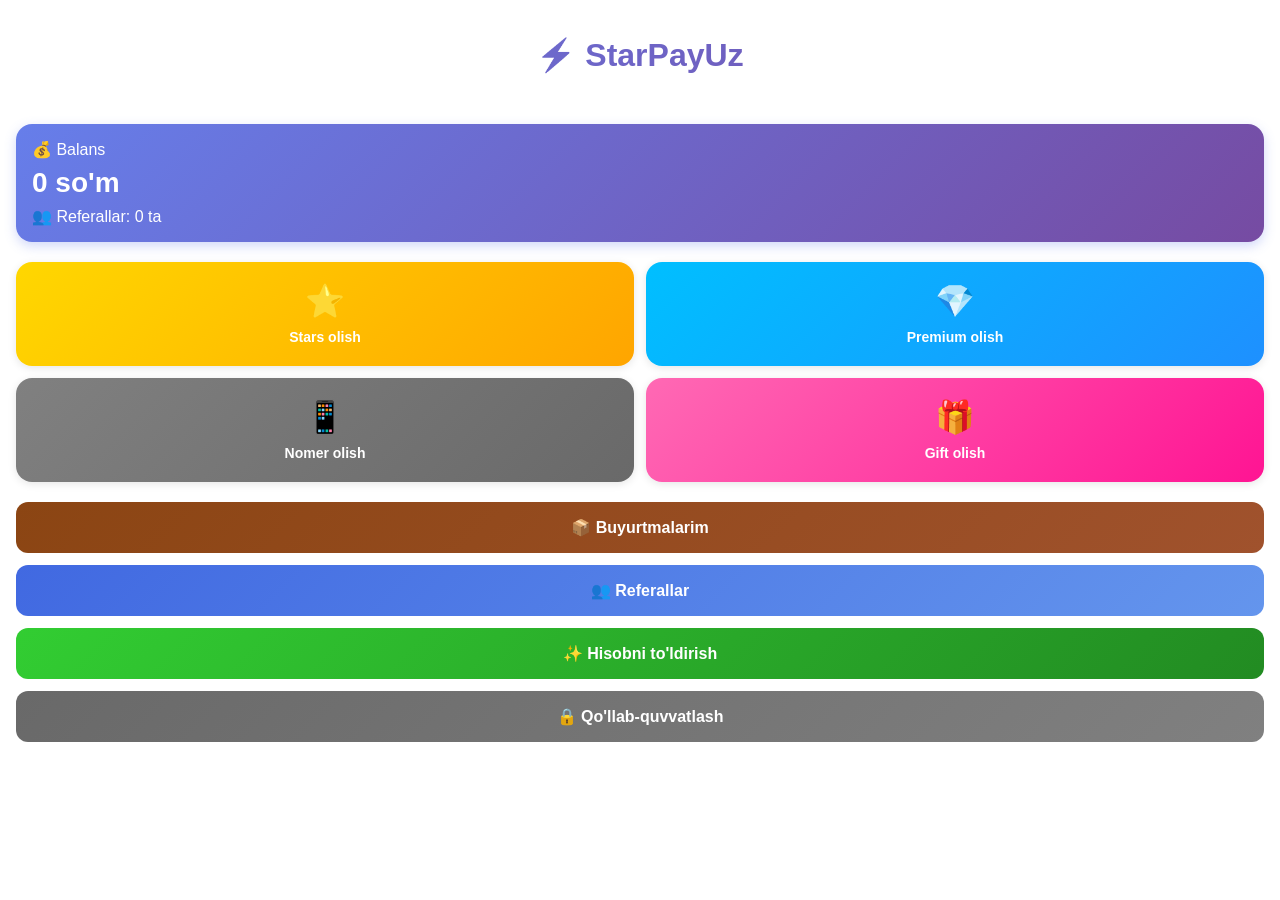
==== webapp/index.html @ 14cef59f "Initial commit - StarPayUz bot" ====
<!DOCTYPE html>
<html lang="uz">
<head>
    <meta charset="UTF-8">
    <meta name="viewport" content="width=device-width, initial-scale=1.0">
    <title>StarPayUz - Magazin</title>
    <script src="https://telegram.org/js/telegram-web-app.js"></script>
    <style>
        * {
            margin: 0;
            padding: 0;
            box-sizing: border-box;
        }

        body {
            font-family: -apple-system, BlinkMacSystemFont, 'Segoe UI', Roboto, sans-serif;
            background: var(--tg-theme-bg-color, #ffffff);
            color: var(--tg-theme-text-color, #000000);
            padding: 16px;
            padding-bottom: 80px;
        }

        .header {
            text-align: center;
            padding: 20px 0;
            margin-bottom: 20px;
        }

        .logo {
            font-size: 32px;
            font-weight: bold;
            background: linear-gradient(135deg, #667eea 0%, #764ba2 100%);
            -webkit-background-clip: text;
            -webkit-text-fill-color: transparent;
            margin-bottom: 10px;
        }

        .balance {
            background: linear-gradient(135deg, #667eea 0%, #764ba2 100%);
            color: white;
            padding: 16px;
            border-radius: 16px;
            margin-bottom: 20px;
            box-shadow: 0 4px 12px rgba(102, 126, 234, 0.3);
        }

        .balance-amount {
            font-size: 28px;
            font-weight: bold;
            margin-top: 8px;
        }

        .menu-grid {
            display: grid;
            grid-template-columns: repeat(2, 1fr);
            gap: 12px;
            margin-bottom: 20px;
        }

        .menu-item {
            background: var(--tg-theme-button-color, #3390ec);
            color: var(--tg-theme-button-text-color, #ffffff);
            padding: 20px 16px;
            border-radius: 16px;
            text-align: center;
            cursor: pointer;
            transition: transform 0.2s, box-shadow 0.2s;
            border: none;
            font-size: 16px;
            box-shadow: 0 2px 8px rgba(0, 0, 0, 0.1);
        }

        .menu-item:active {
            transform: scale(0.95);
        }

        .menu-item.premium {
            background: linear-gradient(135deg, #00BFFF 0%, #1E90FF 100%);
        }

        .menu-item.stars {
            background: linear-gradient(135deg, #FFD700 0%, #FFA500 100%);
        }

        .menu-item.phone {
            background: linear-gradient(135deg, #808080 0%, #696969 100%);
        }

        .menu-item.gift {
            background: linear-gradient(135deg, #FF69B4 0%, #FF1493 100%);
        }

        .menu-item-emoji {
            font-size: 32px;
            display: block;
            margin-bottom: 8px;
        }

        .menu-item-text {
            font-weight: 600;
            font-size: 14px;
        }

        .full-width-button {
            width: 100%;
            padding: 16px;
            border-radius: 12px;
            border: none;
            font-size: 16px;
            font-weight: 600;
            cursor: pointer;
            margin-bottom: 12px;
            transition: transform 0.2s;
        }

        .full-width-button:active {
            transform: scale(0.98);
        }

        .orders-button {
            background: linear-gradient(135deg, #8B4513 0%, #A0522D 100%);
            color: white;
        }

        .referrals-button {
            background: linear-gradient(135deg, #4169E1 0%, #6495ED 100%);
            color: white;
        }

        .account-button {
            background: linear-gradient(135deg, #32CD32 0%, #228B22 100%);
            color: white;
        }

        .support-button {
            background: linear-gradient(135deg, #696969 0%, #808080 100%);
            color: white;
        }

        .modal {
            display: none;
            position: fixed;
            top: 0;
            left: 0;
            width: 100%;
            height: 100%;
            background: rgba(0, 0, 0, 0.5);
            z-index: 1000;
            padding: 16px;
            overflow-y: auto;
        }

        .modal-content {
            background: var(--tg-theme-bg-color, #ffffff);
            border-radius: 16px;
            padding: 24px;
            max-width: 500px;
            margin: 20px auto;
        }

        .modal-header {
            font-size: 24px;
            font-weight: bold;
            margin-bottom: 16px;
            text-align: center;
        }

        .package-item {
            background: var(--tg-theme-button-color, #3390ec);
            color: var(--tg-theme-button-text-color, #ffffff);
            padding: 16px;
            border-radius: 12px;
            margin-bottom: 12px;
            cursor: pointer;
            transition: transform 0.2s;
            display: flex;
            justify-content: space-between;
            align-items: center;
        }

        .package-item:active {
            transform: scale(0.98);
        }

        .close-button {
            background: #ff4444;
            color: white;
            padding: 12px;
            border-radius: 12px;
            border: none;
            width: 100%;
            font-size: 16px;
            margin-top: 16px;
            cursor: pointer;
        }

        .bottom-nav {
            position: fixed;
            bottom: 0;
            left: 0;
            right: 0;
            background: var(--tg-theme-bg-color, #ffffff);
            border-top: 1px solid var(--tg-theme-hint-color, #cccccc);
            display: grid;
            grid-template-columns: repeat(3, 1fr);
            padding: 8px;
            gap: 8px;
        }

        .nav-button {
            padding: 12px;
            text-align: center;
            background: transparent;
            border: none;
            font-size: 24px;
            cursor: pointer;
        }

        .nav-text {
            display: block;
            font-size: 12px;
            margin-top: 4px;
        }
    </style>
</head>
<body>
    <div class="header">
        <div class="logo">⚡ StarPayUz</div>
    </div>

    <div class="balance">
        <div>💰 Balans</div>
        <div class="balance-amount" id="balance">0 so'm</div>
        <div style="margin-top: 8px;">👥 Referallar: <span id="referrals">0</span> ta</div>
    </div>

    <div class="menu-grid">
        <button class="menu-item stars" onclick="showStars()">
            <span class="menu-item-emoji">⭐</span>
            <span class="menu-item-text">Stars olish</span>
        </button>
        <button class="menu-item premium" onclick="showPremium()">
            <span class="menu-item-emoji">💎</span>
            <span class="menu-item-text">Premium olish</span>
        </button>
        <button class="menu-item phone" onclick="showPhone()">
            <span class="menu-item-emoji">📱</span>
            <span class="menu-item-text">Nomer olish</span>
        </button>
        <button class="menu-item gift" onclick="showGift()">
            <span class="menu-item-emoji">🎁</span>
            <span class="menu-item-text">Gift olish</span>
        </button>
    </div>

    <button class="full-width-button orders-button" onclick="showOrders()">
        📦 Buyurtmalarim
    </button>

    <button class="full-width-button referrals-button" onclick="showReferrals()">
        👥 Referallar
    </button>

    <button class="full-width-button account-button" onclick="showAccount()">
        ✨ Hisobni to'ldirish
    </button>

    <button class="full-width-button support-button" onclick="showSupport()">
        🔒 Qo'llab-quvvatlash
    </button>

    <!-- Modals -->
    <div id="starsModal" class="modal">
        <div class="modal-content">
            <div class="modal-header">⭐ Stars olish</div>
            <div id="starsPackages"></div>
            <button class="close-button" onclick="closeModal('starsModal')">Yopish</button>
        </div>
    </div>

    <div id="premiumModal" class="modal">
        <div class="modal-content">
            <div class="modal-header">💎 Premium olish</div>
            <div id="premiumPackages"></div>
            <button class="close-button" onclick="closeModal('premiumModal')">Yopish</button>
        </div>
    </div>

    <script>
        const tg = window.Telegram.WebApp;
        tg.expand();
        tg.ready();

        // Mock data for demonstration
        const userData = {
            balance: 150000,
            referrals: 5
        };

        const starsPackages = [
            { amount: 50, price: 10000 },
            { amount: 100, price: 18000 },
            { amount: 250, price: 45000 },
            { amount: 500, price: 85000 },
            { amount: 1000, price: 165000 }
        ];

        const premiumPackages = [
            { duration: 1, price: 25000, name: '1 oy' },
            { duration: 3, price: 65000, name: '3 oy' },
            { duration: 6, price: 120000, name: '6 oy' },
            { duration: 12, price: 220000, name: '12 oy' }
        ];

        // Initialize
        document.getElementById('balance').textContent = userData.balance.toLocaleString('uz-UZ') + ' so\'m';
        document.getElementById('referrals').textContent = userData.referrals;

        function showStars() {
            const container = document.getElementById('starsPackages');
            container.innerHTML = '';
            
            starsPackages.forEach(pkg => {
                const div = document.createElement('div');
                div.className = 'package-item';
                div.innerHTML = `
                    <span>⭐ ${pkg.amount} Stars</span>
                    <span>${pkg.price.toLocaleString('uz-UZ')} so'm</span>
                `;
                div.onclick = () => buyStars(pkg.amount, pkg.price);
                container.appendChild(div);
            });
            
            document.getElementById('starsModal').style.display = 'block';
        }

        function showPremium() {
            const container = document.getElementById('premiumPackages');
            container.innerHTML = '';
            
            premiumPackages.forEach(pkg => {
                const div = document.createElement('div');
                div.className = 'package-item';
                div.innerHTML = `
                    <span>💎 Premium ${pkg.name}</span>
                    <span>${pkg.price.toLocaleString('uz-UZ')} so'm</span>
                `;
                div.onclick = () => buyPremium(pkg.duration, pkg.price);
                container.appendChild(div);
            });
            
            document.getElementById('premiumModal').style.display = 'block';
        }

        function showPhone() {
            tg.showAlert('📱 Virtual raqamlar tez orada!');
        }

        function showGift() {
            tg.showAlert('🎁 Gift sovg\'alar tez orada!');
        }

        function showOrders() {
            tg.sendData(JSON.stringify({ action: 'orders' }));
        }

        function showReferrals() {
            tg.sendData(JSON.stringify({ action: 'referrals' }));
        }

        function showAccount() {
            tg.sendData(JSON.stringify({ action: 'topup' }));
        }

        function showSupport() {
            tg.sendData(JSON.stringify({ action: 'support' }));
        }

        function buyStars(amount, price) {
            tg.sendData(JSON.stringify({
                action: 'buy_stars',
                amount: amount,
                price: price
            }));
            closeModal('starsModal');
        }

        function buyPremium(duration, price) {
            tg.sendData(JSON.stringify({
                action: 'buy_premium',
                duration: duration,
                price: price
            }));
            closeModal('premiumModal');
        }

        function closeModal(modalId) {
            document.getElementById(modalId).style.display = 'none';
        }

        // Close modals on background click
        document.querySelectorAll('.modal').forEach(modal => {
            modal.onclick = (e) => {
                if (e.target === modal) {
                    modal.style.display = 'none';
                }
            };
        });
    </script>
</body>
</html>
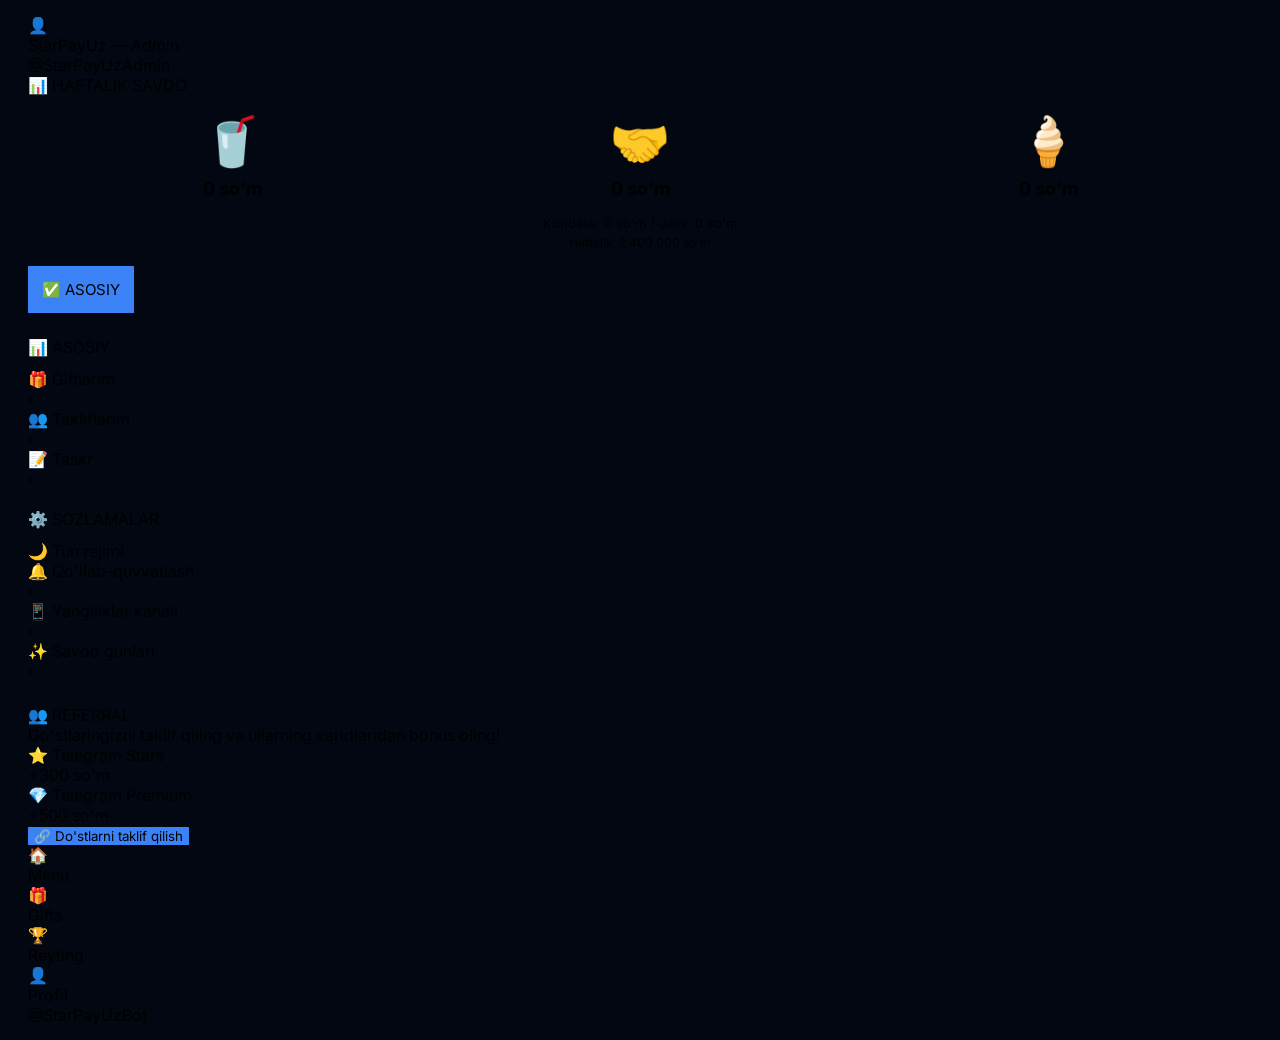
==== commit c3da2637: "stars page updated" ====
--- a/webapp/index.html
+++ b/webapp/index.html
@@ -2,410 +2,228 @@
 <html lang="uz">
 <head>
     <meta charset="UTF-8">
-    <meta name="viewport" content="width=device-width, initial-scale=1.0">
-    <title>StarPayUz - Magazin</title>
+    <meta name="viewport" content="width=device-width, initial-scale=1.0, maximum-scale=1.0, user-scalable=no">
+    <title>StarPayUz - Profil</title>
     <script src="https://telegram.org/js/telegram-web-app.js"></script>
-    <style>
-        * {
-            margin: 0;
-            padding: 0;
-            box-sizing: border-box;
-        }
-
-        body {
-            font-family: -apple-system, BlinkMacSystemFont, 'Segoe UI', Roboto, sans-serif;
-            background: var(--tg-theme-bg-color, #ffffff);
-            color: var(--tg-theme-text-color, #000000);
-            padding: 16px;
-            padding-bottom: 80px;
-        }
-
-        .header {
-            text-align: center;
-            padding: 20px 0;
-            margin-bottom: 20px;
-        }
-
-        .logo {
-            font-size: 32px;
-            font-weight: bold;
-            background: linear-gradient(135deg, #667eea 0%, #764ba2 100%);
-            -webkit-background-clip: text;
-            -webkit-text-fill-color: transparent;
-            margin-bottom: 10px;
-        }
-
-        .balance {
-            background: linear-gradient(135deg, #667eea 0%, #764ba2 100%);
-            color: white;
-            padding: 16px;
-            border-radius: 16px;
-            margin-bottom: 20px;
-            box-shadow: 0 4px 12px rgba(102, 126, 234, 0.3);
-        }
-
-        .balance-amount {
-            font-size: 28px;
-            font-weight: bold;
-            margin-top: 8px;
-        }
-
-        .menu-grid {
-            display: grid;
-            grid-template-columns: repeat(2, 1fr);
-            gap: 12px;
-            margin-bottom: 20px;
-        }
-
-        .menu-item {
-            background: var(--tg-theme-button-color, #3390ec);
-            color: var(--tg-theme-button-text-color, #ffffff);
-            padding: 20px 16px;
-            border-radius: 16px;
-            text-align: center;
-            cursor: pointer;
-            transition: transform 0.2s, box-shadow 0.2s;
-            border: none;
-            font-size: 16px;
-            box-shadow: 0 2px 8px rgba(0, 0, 0, 0.1);
-        }
-
-        .menu-item:active {
-            transform: scale(0.95);
-        }
-
-        .menu-item.premium {
-            background: linear-gradient(135deg, #00BFFF 0%, #1E90FF 100%);
-        }
-
-        .menu-item.stars {
-            background: linear-gradient(135deg, #FFD700 0%, #FFA500 100%);
-        }
-
-        .menu-item.phone {
-            background: linear-gradient(135deg, #808080 0%, #696969 100%);
-        }
-
-        .menu-item.gift {
-            background: linear-gradient(135deg, #FF69B4 0%, #FF1493 100%);
-        }
-
-        .menu-item-emoji {
-            font-size: 32px;
-            display: block;
-            margin-bottom: 8px;
-        }
-
-        .menu-item-text {
-            font-weight: 600;
-            font-size: 14px;
-        }
-
-        .full-width-button {
-            width: 100%;
-            padding: 16px;
-            border-radius: 12px;
-            border: none;
-            font-size: 16px;
-            font-weight: 600;
-            cursor: pointer;
-            margin-bottom: 12px;
-            transition: transform 0.2s;
-        }
-
-        .full-width-button:active {
-            transform: scale(0.98);
-        }
-
-        .orders-button {
-            background: linear-gradient(135deg, #8B4513 0%, #A0522D 100%);
-            color: white;
-        }
-
-        .referrals-button {
-            background: linear-gradient(135deg, #4169E1 0%, #6495ED 100%);
-            color: white;
-        }
-
-        .account-button {
-            background: linear-gradient(135deg, #32CD32 0%, #228B22 100%);
-            color: white;
-        }
-
-        .support-button {
-            background: linear-gradient(135deg, #696969 0%, #808080 100%);
-            color: white;
-        }
-
-        .modal {
-            display: none;
-            position: fixed;
-            top: 0;
-            left: 0;
-            width: 100%;
-            height: 100%;
-            background: rgba(0, 0, 0, 0.5);
-            z-index: 1000;
-            padding: 16px;
-            overflow-y: auto;
-        }
-
-        .modal-content {
-            background: var(--tg-theme-bg-color, #ffffff);
-            border-radius: 16px;
-            padding: 24px;
-            max-width: 500px;
-            margin: 20px auto;
-        }
-
-        .modal-header {
-            font-size: 24px;
-            font-weight: bold;
-            margin-bottom: 16px;
-            text-align: center;
-        }
-
-        .package-item {
-            background: var(--tg-theme-button-color, #3390ec);
-            color: var(--tg-theme-button-text-color, #ffffff);
-            padding: 16px;
-            border-radius: 12px;
-            margin-bottom: 12px;
-            cursor: pointer;
-            transition: transform 0.2s;
-            display: flex;
-            justify-content: space-between;
-            align-items: center;
-        }
-
-        .package-item:active {
-            transform: scale(0.98);
-        }
-
-        .close-button {
-            background: #ff4444;
-            color: white;
-            padding: 12px;
-            border-radius: 12px;
-            border: none;
-            width: 100%;
-            font-size: 16px;
-            margin-top: 16px;
-            cursor: pointer;
-        }
-
-        .bottom-nav {
-            position: fixed;
-            bottom: 0;
-            left: 0;
-            right: 0;
-            background: var(--tg-theme-bg-color, #ffffff);
-            border-top: 1px solid var(--tg-theme-hint-color, #cccccc);
-            display: grid;
-            grid-template-columns: repeat(3, 1fr);
-            padding: 8px;
-            gap: 8px;
-        }
-
-        .nav-button {
-            padding: 12px;
-            text-align: center;
-            background: transparent;
-            border: none;
-            font-size: 24px;
-            cursor: pointer;
-        }
-
-        .nav-text {
-            display: block;
-            font-size: 12px;
-            margin-top: 4px;
-        }
-    </style>
+    <link rel="stylesheet" href="css/style.css">
 </head>
 <body>
-    <div class="header">
-        <div class="logo">⚡ StarPayUz</div>
+    <!-- Profile Header -->
+    <div class="profile-header">
+        <div class="profile-avatar">👤</div>
+        <div class="profile-name" id="profileName">StarPayUz — Admin</div>
+        <div class="profile-username" id="profileUsername">@StarPayUzAdmin</div>
     </div>
 
-    <div class="balance">
-        <div>💰 Balans</div>
-        <div class="balance-amount" id="balance">0 so'm</div>
-        <div style="margin-top: 8px;">👥 Referallar: <span id="referrals">0</span> ta</div>
+    <!-- Weekly Stats Card -->
+    <div class="content">
+        <div class="referral-card" style="margin-bottom: 24px;">
+            <div class="referral-title">📊 HAFTALIK SAVDO</div>
+            <div style="display: flex; justify-content: space-around; margin: 16px 0;">
+                <div style="text-align: center;">
+                    <div style="font-size: 48px;">🥤</div>
+                    <div style="font-size: 18px; font-weight: 700; color: var(--blue-primary); margin-top: 8px;">0 so'm</div>
+                </div>
+                <div style="text-align: center;">
+                    <div style="font-size: 48px;">🤝</div>
+                    <div style="font-size: 18px; font-weight: 700; color: var(--blue-primary); margin-top: 8px;">0 so'm</div>
+                </div>
+                <div style="text-align: center;">
+                    <div style="font-size: 48px;">🍦</div>
+                    <div style="font-size: 18px; font-weight: 700; color: var(--blue-primary); margin-top: 8px;">0 so'm</div>
+                </div>
+            </div>
+            <div style="color: var(--text-secondary); font-size: 13px; text-align: center;">
+                Kundalik: 0 so'm / Jami: 0 so'm
+            </div>
+            <div style="color: var(--text-muted); font-size: 12px; text-align: center; margin-top: 4px;">
+                Haftalik: 2 400 000 so'm
+            </div>
+            <button class="btn-primary" style="margin-top: 16px; font-size: 15px; padding: 14px;">
+                ✅ ASOSIY
+            </button>
+        </div>
+
+        <!-- ASOSIY Section -->
+        <div class="section-label" style="color: var(--blue-primary); margin-bottom: 12px;">
+            📊 ASOSIY
+        </div>
+        <div class="profile-section">
+            <div class="profile-item" onclick="openGiftlarim()">
+                <div class="profile-item-left">
+                    <span class="profile-item-icon">🎁</span>
+                    <span class="profile-item-text">Giftlarim</span>
+                </div>
+                <span class="profile-item-right">›</span>
+            </div>
+            <div class="profile-item" onclick="openTakliflarim()">
+                <div class="profile-item-left">
+                    <span class="profile-item-icon">👥</span>
+                    <span class="profile-item-text">Takliflarim</span>
+                </div>
+                <span class="profile-item-right">›</span>
+            </div>
+            <div class="profile-item" onclick="openTasks()">
+                <div class="profile-item-left">
+                    <span class="profile-item-icon">📝</span>
+                    <span class="profile-item-text">Taskr</span>
+                </div>
+                <span class="profile-item-right">›</span>
+            </div>
+        </div>
+
+        <!-- SOZLAMALAR Section -->
+        <div class="section-label" style="color: var(--blue-primary); margin-top: 20px; margin-bottom: 12px;">
+            ⚙️ SOZLAMALAR
+        </div>
+        <div class="profile-section">
+            <div class="profile-item">
+                <div class="profile-item-left">
+                    <span class="profile-item-icon">🌙</span>
+                    <span class="profile-item-text">Tun rejimi</span>
+                </div>
+                <div class="toggle-switch active" onclick="toggleDarkMode(event)">
+                    <div class="toggle-switch-circle"></div>
+                </div>
+            </div>
+            <div class="profile-item" onclick="openNotifications()">
+                <div class="profile-item-left">
+                    <span class="profile-item-icon">🔔</span>
+                    <span class="profile-item-text">Qo'llab-quvvatlash</span>
+                </div>
+                <span class="profile-item-right">›</span>
+            </div>
+            <div class="profile-item" onclick="openLanguage()">
+                <div class="profile-item-left">
+                    <span class="profile-item-icon">📱</span>
+                    <span class="profile-item-text">Yangiliklar kanali</span>
+                </div>
+                <span class="profile-item-right">›</span>
+            </div>
+            <div class="profile-item" onclick="openDailyBonus()">
+                <div class="profile-item-left">
+                    <span class="profile-item-icon">✨</span>
+                    <span class="profile-item-text">Savdo gunlari</span>
+                </div>
+                <span class="profile-item-right">›</span>
+            </div>
+        </div>
+
+        <!-- REFERRAL Section -->
+        <div class="referral-card" style="margin-top: 24px;">
+            <div class="referral-title">👥 REFERRAL</div>
+            <div class="referral-text">
+                Do'stlaringizni taklif qiling va ullarning xaridlaridan bonus oling!
+            </div>
+            
+            <div class="referral-items">
+                <div class="referral-item">
+                    <div class="referral-item-left">
+                        <span class="referral-item-icon">⭐</span>
+                        <span class="referral-item-name">Telegram Stars</span>
+                    </div>
+                    <div class="referral-item-value">+300 so'm</div>
+                </div>
+                
+                <div class="referral-item">
+                    <div class="referral-item-left">
+                        <span class="referral-item-icon">💎</span>
+                        <span class="referral-item-name">Telegram Premium</span>
+                    </div>
+                    <div class="referral-item-value">+500 so'm</div>
+                </div>
+            </div>
+
+            <button class="referral-button" onclick="shareReferral()">
+                <span>🔗</span>
+                <span>Do'stlarni taklif qilish</span>
+            </button>
+        </div>
     </div>
 
-    <div class="menu-grid">
-        <button class="menu-item stars" onclick="showStars()">
-            <span class="menu-item-emoji">⭐</span>
-            <span class="menu-item-text">Stars olish</span>
-        </button>
-        <button class="menu-item premium" onclick="showPremium()">
-            <span class="menu-item-emoji">💎</span>
-            <span class="menu-item-text">Premium olish</span>
-        </button>
-        <button class="menu-item phone" onclick="showPhone()">
-            <span class="menu-item-emoji">📱</span>
-            <span class="menu-item-text">Nomer olish</span>
-        </button>
-        <button class="menu-item gift" onclick="showGift()">
-            <span class="menu-item-emoji">🎁</span>
-            <span class="menu-item-text">Gift olish</span>
-        </button>
+    <!-- Bottom Navigation -->
+    <div class="bottom-nav">
+        <div class="nav-item" onclick="openStars()">
+            <div class="nav-icon">🏠</div>
+            <div class="nav-label">Menu</div>
+        </div>
+        <div class="nav-item" onclick="openGifts()">
+            <div class="nav-icon">🎁</div>
+            <div class="nav-label">Gifts</div>
+        </div>
+        <div class="nav-item" onclick="openReyting()">
+            <div class="nav-icon">🏆</div>
+            <div class="nav-label">Reyting</div>
+        </div>
+        <div class="nav-item active">
+            <div class="nav-icon">👤</div>
+            <div class="nav-label">Profil</div>
+        </div>
     </div>
 
-    <button class="full-width-button orders-button" onclick="showOrders()">
-        📦 Buyurtmalarim
-    </button>
-
-    <button class="full-width-button referrals-button" onclick="showReferrals()">
-        👥 Referallar
-    </button>
-
-    <button class="full-width-button account-button" onclick="showAccount()">
-        ✨ Hisobni to'ldirish
-    </button>
-
-    <button class="full-width-button support-button" onclick="showSupport()">
-        🔒 Qo'llab-quvvatlash
-    </button>
-
-    <!-- Modals -->
-    <div id="starsModal" class="modal">
-        <div class="modal-content">
-            <div class="modal-header">⭐ Stars olish</div>
-            <div id="starsPackages"></div>
-            <button class="close-button" onclick="closeModal('starsModal')">Yopish</button>
-        </div>
-    </div>
-
-    <div id="premiumModal" class="modal">
-        <div class="modal-content">
-            <div class="modal-header">💎 Premium olish</div>
-            <div id="premiumPackages"></div>
-            <button class="close-button" onclick="closeModal('premiumModal')">Yopish</button>
-        </div>
-    </div>
-
+    <div class="footer-text">@StarPayUzBot</div>
+
+    <script src="js/common.js"></script>
     <script>
-        const tg = window.Telegram.WebApp;
-        tg.expand();
-        tg.ready();
-
-        // Mock data for demonstration
-        const userData = {
-            balance: 150000,
-            referrals: 5
-        };
-
-        const starsPackages = [
-            { amount: 50, price: 10000 },
-            { amount: 100, price: 18000 },
-            { amount: 250, price: 45000 },
-            { amount: 500, price: 85000 },
-            { amount: 1000, price: 165000 }
-        ];
-
-        const premiumPackages = [
-            { duration: 1, price: 25000, name: '1 oy' },
-            { duration: 3, price: 65000, name: '3 oy' },
-            { duration: 6, price: 120000, name: '6 oy' },
-            { duration: 12, price: 220000, name: '12 oy' }
-        ];
-
-        // Initialize
-        document.getElementById('balance').textContent = userData.balance.toLocaleString('uz-UZ') + ' so\'m';
-        document.getElementById('referrals').textContent = userData.referrals;
-
-        function showStars() {
-            const container = document.getElementById('starsPackages');
-            container.innerHTML = '';
+        // Load user profile
+        const initData = tg.initDataUnsafe;
+        if (initData.user) {
+            document.getElementById('profileName').textContent = initData.user.first_name + ' — Admin';
+            if (initData.user.username) {
+                document.getElementById('profileUsername').textContent = '@' + initData.user.username;
+            }
+        }
+
+        function toggleDarkMode(event) {
+            event.stopPropagation();
+            const toggle = event.currentTarget;
+            toggle.classList.toggle('active');
+            tg.showAlert('Tun rejimi faol!');
+        }
+
+        function shareReferral() {
+            const botUsername = 'starpayuzauto_bot';
+            const userId = initData.user?.id || '123456';
+            const referralLink = `https://t.me/${botUsername}?start=${userId}`;
             
-            starsPackages.forEach(pkg => {
-                const div = document.createElement('div');
-                div.className = 'package-item';
-                div.innerHTML = `
-                    <span>⭐ ${pkg.amount} Stars</span>
-                    <span>${pkg.price.toLocaleString('uz-UZ')} so'm</span>
-                `;
-                div.onclick = () => buyStars(pkg.amount, pkg.price);
-                container.appendChild(div);
-            });
-            
-            document.getElementById('starsModal').style.display = 'block';
-        }
-
-        function showPremium() {
-            const container = document.getElementById('premiumPackages');
-            container.innerHTML = '';
-            
-            premiumPackages.forEach(pkg => {
-                const div = document.createElement('div');
-                div.className = 'package-item';
-                div.innerHTML = `
-                    <span>💎 Premium ${pkg.name}</span>
-                    <span>${pkg.price.toLocaleString('uz-UZ')} so'm</span>
-                `;
-                div.onclick = () => buyPremium(pkg.duration, pkg.price);
-                container.appendChild(div);
-            });
-            
-            document.getElementById('premiumModal').style.display = 'block';
-        }
-
-        function showPhone() {
-            tg.showAlert('📱 Virtual raqamlar tez orada!');
-        }
-
-        function showGift() {
-            tg.showAlert('🎁 Gift sovg\'alar tez orada!');
-        }
-
-        function showOrders() {
-            tg.sendData(JSON.stringify({ action: 'orders' }));
-        }
-
-        function showReferrals() {
-            tg.sendData(JSON.stringify({ action: 'referrals' }));
-        }
-
-        function showAccount() {
-            tg.sendData(JSON.stringify({ action: 'topup' }));
-        }
-
-        function showSupport() {
-            tg.sendData(JSON.stringify({ action: 'support' }));
-        }
-
-        function buyStars(amount, price) {
-            tg.sendData(JSON.stringify({
-                action: 'buy_stars',
-                amount: amount,
-                price: price
-            }));
-            closeModal('starsModal');
-        }
-
-        function buyPremium(duration, price) {
-            tg.sendData(JSON.stringify({
-                action: 'buy_premium',
-                duration: duration,
-                price: price
-            }));
-            closeModal('premiumModal');
-        }
-
-        function closeModal(modalId) {
-            document.getElementById(modalId).style.display = 'none';
-        }
-
-        // Close modals on background click
-        document.querySelectorAll('.modal').forEach(modal => {
-            modal.onclick = (e) => {
-                if (e.target === modal) {
-                    modal.style.display = 'none';
-                }
-            };
-        });
+            tg.openTelegramLink(`https://t.me/share/url?url=${encodeURIComponent(referralLink)}&text=${encodeURIComponent('StarPayUz botiga qo\'shiling!')}`);
+        }
+
+        function openStars() {
+            window.location.href = 'stars.html';
+        }
+
+        function openGifts() {
+            window.location.href = 'gift.html';
+        }
+
+        function openReyting() {
+            tg.showAlert('Reyting sahifasi tez orada...');
+        }
+
+        function openGiftlarim() {
+            tg.showAlert('Giftlarim sahifasi tez orada...');
+        }
+
+        function openTakliflarim() {
+            tg.showAlert('Takliflarim sahifasi tez orada...');
+        }
+
+        function openTasks() {
+            tg.showAlert('Taskr sahifasi tez orada...');
+        }
+
+        function openNotifications() {
+            tg.openTelegramLink('https://t.me/StarPayUz_Admin');
+        }
+
+        function openLanguage() {
+            tg.openTelegramLink('https://t.me/StarPayUz_Channel');
+        }
+
+        function openDailyBonus() {
+            tg.showAlert('Savdo gunlari sahifasi tez orada...');
+        }
     </script>
 </body>
 </html>
--- a/webapp/css/style.css
+++ b/webapp/css/style.css
@@ -0,0 +1,22 @@
+/* StarPayUz - Custom Styles */
+/* Напишите свой CSS здесь */
+@import url('https://fonts.googleapis.com/css2?family=Inter:wght@400;500;600;700;800&display=swap');
+
+* {
+  font-family: 'Inter', sans-serif;
+}
+
+body {
+  background-color: #030712;
+  padding: 7px 20px;
+}
+
+button {
+  background-color: #3B82F6;
+  border: none;
+
+}
+
+body {
+  font-family: 'Inter', sans-serif;
+}
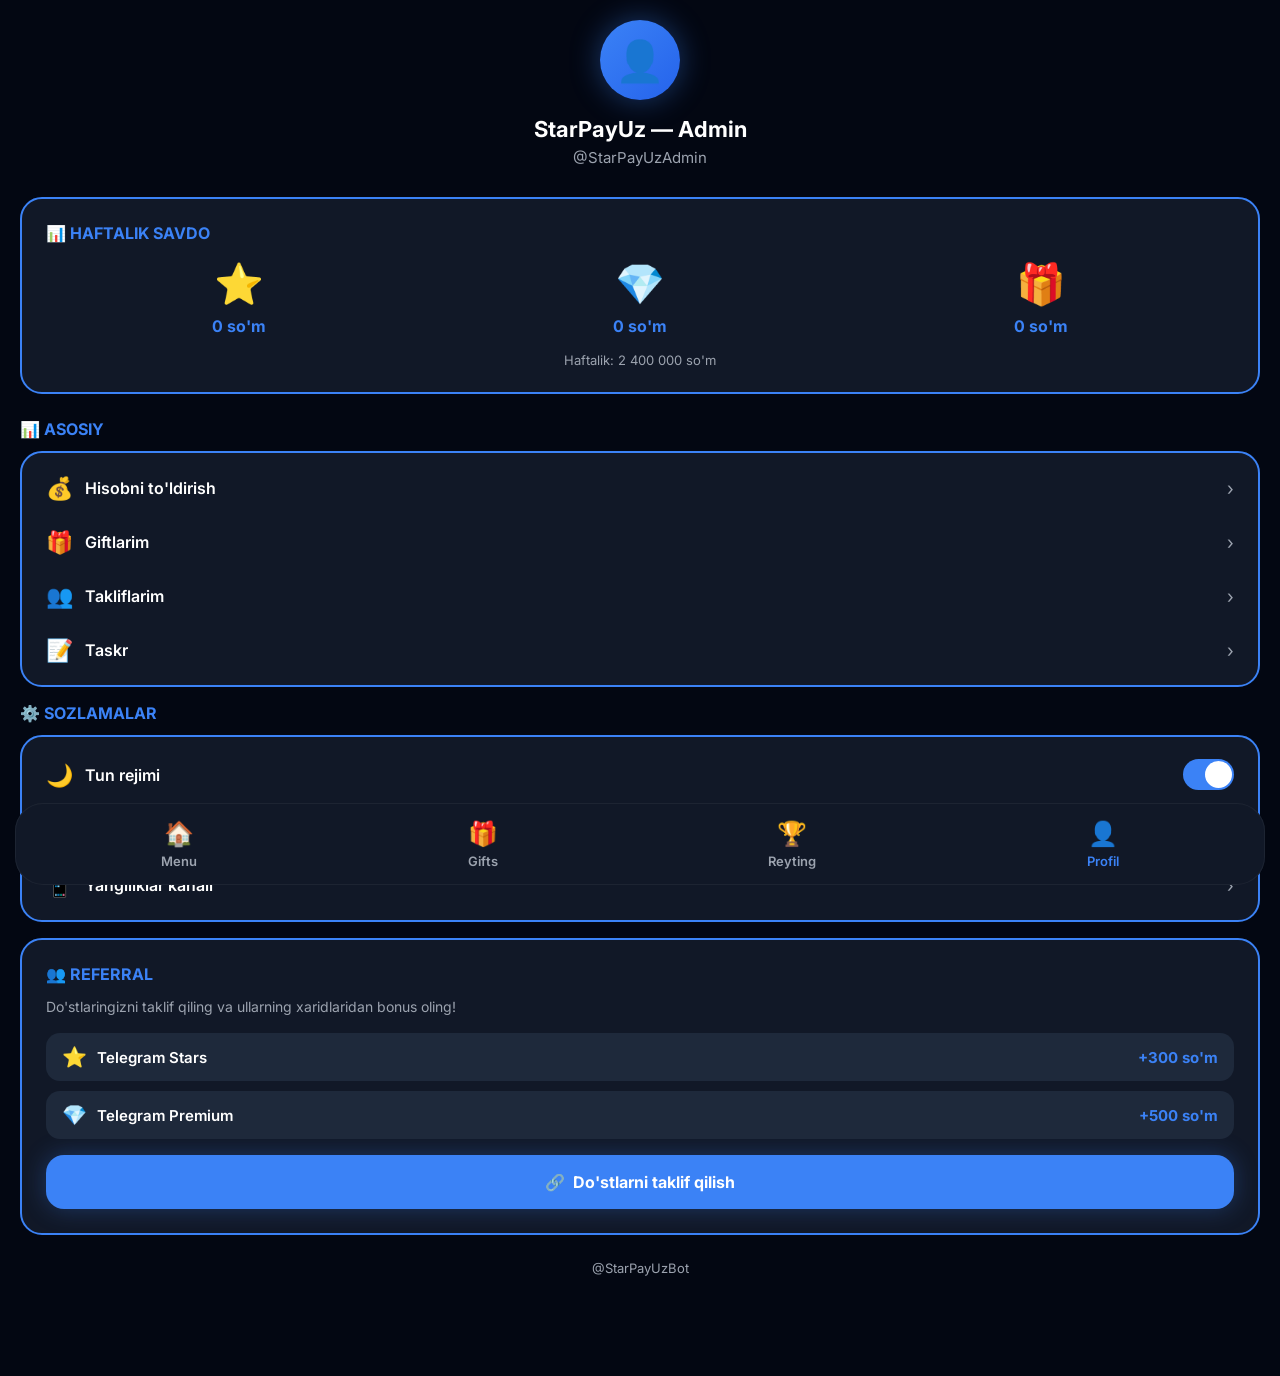
==== commit 5ebf3715: "Add automatic balance top-up system" ====
--- a/webapp/index.html
+++ b/webapp/index.html
@@ -1,5 +1,6 @@
 <!DOCTYPE html>
 <html lang="uz">
+
 <head>
     <meta charset="UTF-8">
     <meta name="viewport" content="width=device-width, initial-scale=1.0, maximum-scale=1.0, user-scalable=no">
@@ -7,6 +8,304 @@
     <script src="https://telegram.org/js/telegram-web-app.js"></script>
     <link rel="stylesheet" href="css/style.css">
 </head>
+<style>
+    @import url('https://fonts.googleapis.com/css2?family=Inter:wght@400;500;600;700;800&display=swap');
+
+    * {
+        margin: 0;
+        padding: 0;
+        box-sizing: border-box;
+        font-family: 'Inter', sans-serif;
+    }
+
+    body {
+        background: #030712;
+        color: #fff;
+        padding: 20px;
+        padding-bottom: 100px;
+    }
+
+    .profile-header {
+        text-align: center;
+        margin-bottom: 30px;
+    }
+
+    .profile-avatar {
+        width: 80px;
+        height: 80px;
+        background: linear-gradient(135deg, #3B82F6 0%, #2563EB 100%);
+        border-radius: 50%;
+        margin: 0 auto 16px;
+        display: flex;
+        align-items: center;
+        justify-content: center;
+        font-size: 40px;
+        box-shadow: 0 0 30px rgba(59, 130, 246, .4);
+    }
+
+    .profile-name {
+        font-size: 22px;
+        font-weight: 700;
+        color: #fff;
+        margin-bottom: 6px;
+    }
+
+    .profile-username {
+        font-size: 15px;
+        color: #9CA3AF;
+    }
+
+    .stats-card {
+        background: #111827;
+        border: 2px solid #3B82F6;
+        border-radius: 22px;
+        padding: 24px;
+        margin-bottom: 25px;
+    }
+
+    .stats-title {
+        font-size: 16px;
+        font-weight: 700;
+        color: #3B82F6;
+        margin-bottom: 16px;
+    }
+
+    .stats-grid {
+        display: grid;
+        grid-template-columns: repeat(3, 1fr);
+        gap: 16px;
+        margin-bottom: 16px;
+    }
+
+    .stat-item {
+        text-align: center;
+    }
+
+    .stat-emoji {
+        font-size: 40px;
+        margin-bottom: 8px;
+    }
+
+    .stat-value {
+        font-size: 16px;
+        font-weight: 700;
+        color: #3B82F6;
+    }
+
+    .stat-info {
+        font-size: 13px;
+        color: #9CA3AF;
+        margin-top: 12px;
+        text-align: center;
+    }
+
+    .section-title {
+        font-size: 16px;
+        font-weight: 700;
+        color: #3B82F6;
+        margin-bottom: 12px;
+    }
+
+    .menu-section {
+        background: #111827;
+        border: 2px solid #3B82F6;
+        border-radius: 22px;
+        padding: 8px;
+        margin-bottom: 16px;
+    }
+
+    .menu-item {
+        display: flex;
+        align-items: center;
+        justify-content: space-between;
+        padding: 14px 16px;
+        cursor: pointer;
+        border-radius: 16px;
+        transition: .3s;
+    }
+
+    .menu-item:hover {
+        background: rgba(59, 130, 246, .1);
+    }
+
+    .menu-item-left {
+        display: flex;
+        align-items: center;
+        gap: 12px;
+    }
+
+    .menu-icon {
+        font-size: 22px;
+    }
+
+    .menu-text {
+        font-size: 16px;
+        font-weight: 600;
+        color: #fff;
+    }
+
+    .menu-arrow {
+        font-size: 18px;
+        color: #9CA3AF;
+    }
+
+    .toggle-switch {
+        width: 51px;
+        height: 31px;
+        background: #1E293B;
+        border-radius: 16px;
+        position: relative;
+        cursor: pointer;
+        transition: .3s;
+    }
+
+    .toggle-switch.active {
+        background: #3B82F6;
+    }
+
+    .toggle-circle {
+        width: 27px;
+        height: 27px;
+        background: #fff;
+        border-radius: 50%;
+        position: absolute;
+        top: 2px;
+        left: 2px;
+        transition: .3s;
+    }
+
+    .toggle-switch.active .toggle-circle {
+        left: 22px;
+    }
+
+    .referral-card {
+        background: #111827;
+        border: 2px solid #3B82F6;
+        border-radius: 22px;
+        padding: 24px;
+        margin-bottom: 25px;
+    }
+
+    .referral-title {
+        font-size: 16px;
+        font-weight: 700;
+        color: #3B82F6;
+        margin-bottom: 12px;
+    }
+
+    .referral-text {
+        font-size: 14px;
+        color: #9CA3AF;
+        margin-bottom: 16px;
+        line-height: 1.5;
+    }
+
+    .referral-items {
+        display: flex;
+        flex-direction: column;
+        gap: 10px;
+        margin-bottom: 16px;
+    }
+
+    .referral-item {
+        display: flex;
+        align-items: center;
+        justify-content: space-between;
+        background: #1E293B;
+        padding: 12px 16px;
+        border-radius: 14px;
+    }
+
+    .referral-item-left {
+        display: flex;
+        align-items: center;
+        gap: 10px;
+    }
+
+    .referral-item-icon {
+        font-size: 20px;
+    }
+
+    .referral-item-text {
+        font-size: 15px;
+        font-weight: 600;
+        color: #fff;
+    }
+
+    .referral-item-value {
+        font-size: 15px;
+        font-weight: 700;
+        color: #3B82F6;
+    }
+
+    .btn-primary {
+        width: 100%;
+        height: 54px;
+        border: none;
+        border-radius: 18px;
+        background: #3B82F6;
+        color: #fff;
+        font-size: 16px;
+        font-weight: 700;
+        cursor: pointer;
+        transition: .3s;
+        box-shadow: 0 0 25px rgba(59, 130, 246, .3);
+        display: flex;
+        align-items: center;
+        justify-content: center;
+        gap: 8px;
+    }
+
+    .btn-primary:hover {
+        transform: translateY(-2px);
+        box-shadow: 0 0 35px rgba(59, 130, 246, .45);
+    }
+
+    .footer-text {
+        text-align: center;
+        color: #9CA3AF;
+        font-size: 13px;
+        margin-top: 20px;
+    }
+
+    .bottom-nav {
+        position: fixed;
+        left: 15px;
+        right: 15px;
+        bottom: 15px;
+        background: #111827;
+        border: 1px solid rgba(255, 255, 255, .05);
+        border-radius: 28px;
+        padding: 15px 10px;
+        display: flex;
+        justify-content: space-around;
+        backdrop-filter: blur(20px);
+    }
+
+    .nav-item {
+        display: flex;
+        flex-direction: column;
+        align-items: center;
+        gap: 5px;
+        color: #9CA3AF;
+        cursor: pointer;
+        transition: .3s;
+    }
+
+    .nav-item.active {
+        color: #3B82F6;
+    }
+
+    .nav-icon {
+        font-size: 24px;
+    }
+
+    .nav-label {
+        font-size: 13px;
+        font-weight: 600;
+    }
+</style>
+
 <body>
     <!-- Profile Header -->
     <div class="profile-header">
@@ -15,131 +314,119 @@
         <div class="profile-username" id="profileUsername">@StarPayUzAdmin</div>
     </div>
 
-    <!-- Weekly Stats Card -->
-    <div class="content">
-        <div class="referral-card" style="margin-bottom: 24px;">
-            <div class="referral-title">📊 HAFTALIK SAVDO</div>
-            <div style="display: flex; justify-content: space-around; margin: 16px 0;">
-                <div style="text-align: center;">
-                    <div style="font-size: 48px;">🥤</div>
-                    <div style="font-size: 18px; font-weight: 700; color: var(--blue-primary); margin-top: 8px;">0 so'm</div>
+    <!-- Stats Card -->
+    <div class="stats-card">
+        <div class="stats-title">📊 HAFTALIK SAVDO</div>
+        <div class="stats-grid">
+            <div class="stat-item">
+                <div class="stat-emoji">⭐</div>
+                <div class="stat-value">0 so'm</div>
+            </div>
+            <div class="stat-item">
+                <div class="stat-emoji">💎</div>
+                <div class="stat-value">0 so'm</div>
+            </div>
+            <div class="stat-item">
+                <div class="stat-emoji">🎁</div>
+                <div class="stat-value">0 so'm</div>
+            </div>
+        </div>
+        <div class="stat-info">Haftalik: 2 400 000 so'm</div>
+    </div>
+
+    <!-- ASOSIY Section -->
+    <div class="section-title">📊 ASOSIY</div>
+    <div class="menu-section">
+        <div class="menu-item" onclick="openBalance()">
+            <div class="menu-item-left">
+                <span class="menu-icon">💰</span>
+                <span class="menu-text">Hisobni to'ldirish</span>
+            </div>
+            <span class="menu-arrow">›</span>
+        </div>
+        <div class="menu-item" onclick="openGiftlarim()">
+            <div class="menu-item-left">
+                <span class="menu-icon">🎁</span>
+                <span class="menu-text">Giftlarim</span>
+            </div>
+            <span class="menu-arrow">›</span>
+        </div>
+        <div class="menu-item" onclick="openTakliflarim()">
+            <div class="menu-item-left">
+                <span class="menu-icon">👥</span>
+                <span class="menu-text">Takliflarim</span>
+            </div>
+            <span class="menu-arrow">›</span>
+        </div>
+        <div class="menu-item" onclick="openTasks()">
+            <div class="menu-item-left">
+                <span class="menu-icon">📝</span>
+                <span class="menu-text">Taskr</span>
+            </div>
+            <span class="menu-arrow">›</span>
+        </div>
+    </div>
+
+    <!-- SOZLAMALAR Section -->
+    <div class="section-title">⚙️ SOZLAMALAR</div>
+    <div class="menu-section">
+        <div class="menu-item">
+            <div class="menu-item-left">
+                <span class="menu-icon">🌙</span>
+                <span class="menu-text">Tun rejimi</span>
+            </div>
+            <div class="toggle-switch active" onclick="toggleDarkMode(event)">
+                <div class="toggle-circle"></div>
+            </div>
+        </div>
+        <div class="menu-item" onclick="openSupport()">
+            <div class="menu-item-left">
+                <span class="menu-icon">🔔</span>
+                <span class="menu-text">Qo'llab-quvvatlash</span>
+            </div>
+            <span class="menu-arrow">›</span>
+        </div>
+        <div class="menu-item" onclick="openChannel()">
+            <div class="menu-item-left">
+                <span class="menu-icon">📱</span>
+                <span class="menu-text">Yangiliklar kanali</span>
+            </div>
+            <span class="menu-arrow">›</span>
+        </div>
+    </div>
+
+    <!-- REFERRAL Section -->
+    <div class="referral-card">
+        <div class="referral-title">👥 REFERRAL</div>
+        <div class="referral-text">
+            Do'stlaringizni taklif qiling va ullarning xaridlaridan bonus oling!
+        </div>
+
+        <div class="referral-items">
+            <div class="referral-item">
+                <div class="referral-item-left">
+                    <span class="referral-item-icon">⭐</span>
+                    <span class="referral-item-text">Telegram Stars</span>
                 </div>
-                <div style="text-align: center;">
-                    <div style="font-size: 48px;">🤝</div>
-                    <div style="font-size: 18px; font-weight: 700; color: var(--blue-primary); margin-top: 8px;">0 so'm</div>
+                <div class="referral-item-value">+300 so'm</div>
+            </div>
+
+            <div class="referral-item">
+                <div class="referral-item-left">
+                    <span class="referral-item-icon">💎</span>
+                    <span class="referral-item-text">Telegram Premium</span>
                 </div>
-                <div style="text-align: center;">
-                    <div style="font-size: 48px;">🍦</div>
-                    <div style="font-size: 18px; font-weight: 700; color: var(--blue-primary); margin-top: 8px;">0 so'm</div>
-                </div>
-            </div>
-            <div style="color: var(--text-secondary); font-size: 13px; text-align: center;">
-                Kundalik: 0 so'm / Jami: 0 so'm
-            </div>
-            <div style="color: var(--text-muted); font-size: 12px; text-align: center; margin-top: 4px;">
-                Haftalik: 2 400 000 so'm
-            </div>
-            <button class="btn-primary" style="margin-top: 16px; font-size: 15px; padding: 14px;">
-                ✅ ASOSIY
-            </button>
-        </div>
-
-        <!-- ASOSIY Section -->
-        <div class="section-label" style="color: var(--blue-primary); margin-bottom: 12px;">
-            📊 ASOSIY
-        </div>
-        <div class="profile-section">
-            <div class="profile-item" onclick="openGiftlarim()">
-                <div class="profile-item-left">
-                    <span class="profile-item-icon">🎁</span>
-                    <span class="profile-item-text">Giftlarim</span>
-                </div>
-                <span class="profile-item-right">›</span>
-            </div>
-            <div class="profile-item" onclick="openTakliflarim()">
-                <div class="profile-item-left">
-                    <span class="profile-item-icon">👥</span>
-                    <span class="profile-item-text">Takliflarim</span>
-                </div>
-                <span class="profile-item-right">›</span>
-            </div>
-            <div class="profile-item" onclick="openTasks()">
-                <div class="profile-item-left">
-                    <span class="profile-item-icon">📝</span>
-                    <span class="profile-item-text">Taskr</span>
-                </div>
-                <span class="profile-item-right">›</span>
-            </div>
-        </div>
-
-        <!-- SOZLAMALAR Section -->
-        <div class="section-label" style="color: var(--blue-primary); margin-top: 20px; margin-bottom: 12px;">
-            ⚙️ SOZLAMALAR
-        </div>
-        <div class="profile-section">
-            <div class="profile-item">
-                <div class="profile-item-left">
-                    <span class="profile-item-icon">🌙</span>
-                    <span class="profile-item-text">Tun rejimi</span>
-                </div>
-                <div class="toggle-switch active" onclick="toggleDarkMode(event)">
-                    <div class="toggle-switch-circle"></div>
-                </div>
-            </div>
-            <div class="profile-item" onclick="openNotifications()">
-                <div class="profile-item-left">
-                    <span class="profile-item-icon">🔔</span>
-                    <span class="profile-item-text">Qo'llab-quvvatlash</span>
-                </div>
-                <span class="profile-item-right">›</span>
-            </div>
-            <div class="profile-item" onclick="openLanguage()">
-                <div class="profile-item-left">
-                    <span class="profile-item-icon">📱</span>
-                    <span class="profile-item-text">Yangiliklar kanali</span>
-                </div>
-                <span class="profile-item-right">›</span>
-            </div>
-            <div class="profile-item" onclick="openDailyBonus()">
-                <div class="profile-item-left">
-                    <span class="profile-item-icon">✨</span>
-                    <span class="profile-item-text">Savdo gunlari</span>
-                </div>
-                <span class="profile-item-right">›</span>
-            </div>
-        </div>
-
-        <!-- REFERRAL Section -->
-        <div class="referral-card" style="margin-top: 24px;">
-            <div class="referral-title">👥 REFERRAL</div>
-            <div class="referral-text">
-                Do'stlaringizni taklif qiling va ullarning xaridlaridan bonus oling!
-            </div>
-            
-            <div class="referral-items">
-                <div class="referral-item">
-                    <div class="referral-item-left">
-                        <span class="referral-item-icon">⭐</span>
-                        <span class="referral-item-name">Telegram Stars</span>
-                    </div>
-                    <div class="referral-item-value">+300 so'm</div>
-                </div>
-                
-                <div class="referral-item">
-                    <div class="referral-item-left">
-                        <span class="referral-item-icon">💎</span>
-                        <span class="referral-item-name">Telegram Premium</span>
-                    </div>
-                    <div class="referral-item-value">+500 so'm</div>
-                </div>
-            </div>
-
-            <button class="referral-button" onclick="shareReferral()">
-                <span>🔗</span>
-                <span>Do'stlarni taklif qilish</span>
-            </button>
-        </div>
+                <div class="referral-item-value">+500 so'm</div>
+            </div>
+        </div>
+
+        <button class="btn-primary" onclick="shareReferral()">
+            <span>🔗</span>
+            <span>Do'stlarni taklif qilish</span>
+        </button>
     </div>
+
+    <div class="footer-text">@StarPayUzBot</div>
 
     <!-- Bottom Navigation -->
     <div class="bottom-nav">
@@ -151,7 +438,7 @@
             <div class="nav-icon">🎁</div>
             <div class="nav-label">Gifts</div>
         </div>
-        <div class="nav-item" onclick="openReyting()">
+        <div class="nav-item">
             <div class="nav-icon">🏆</div>
             <div class="nav-label">Reyting</div>
         </div>
@@ -161,11 +448,8 @@
         </div>
     </div>
 
-    <div class="footer-text">@StarPayUzBot</div>
-
     <script src="js/common.js"></script>
     <script>
-        // Load user profile
         const initData = tg.initDataUnsafe;
         if (initData.user) {
             document.getElementById('profileName').textContent = initData.user.first_name + ' — Admin';
@@ -178,14 +462,13 @@
             event.stopPropagation();
             const toggle = event.currentTarget;
             toggle.classList.toggle('active');
-            tg.showAlert('Tun rejimi faol!');
         }
 
         function shareReferral() {
             const botUsername = 'starpayuzauto_bot';
             const userId = initData.user?.id || '123456';
             const referralLink = `https://t.me/${botUsername}?start=${userId}`;
-            
+
             tg.openTelegramLink(`https://t.me/share/url?url=${encodeURIComponent(referralLink)}&text=${encodeURIComponent('StarPayUz botiga qo\'shiling!')}`);
         }
 
@@ -197,8 +480,8 @@
             window.location.href = 'gift.html';
         }
 
-        function openReyting() {
-            tg.showAlert('Reyting sahifasi tez orada...');
+        function openBalance() {
+            window.location.href = 'balance.html';
         }
 
         function openGiftlarim() {
@@ -213,17 +496,14 @@
             tg.showAlert('Taskr sahifasi tez orada...');
         }
 
-        function openNotifications() {
+        function openSupport() {
             tg.openTelegramLink('https://t.me/StarPayUz_Admin');
         }
 
-        function openLanguage() {
+        function openChannel() {
             tg.openTelegramLink('https://t.me/StarPayUz_Channel');
-        }
-
-        function openDailyBonus() {
-            tg.showAlert('Savdo gunlari sahifasi tez orada...');
         }
     </script>
 </body>
+
 </html>
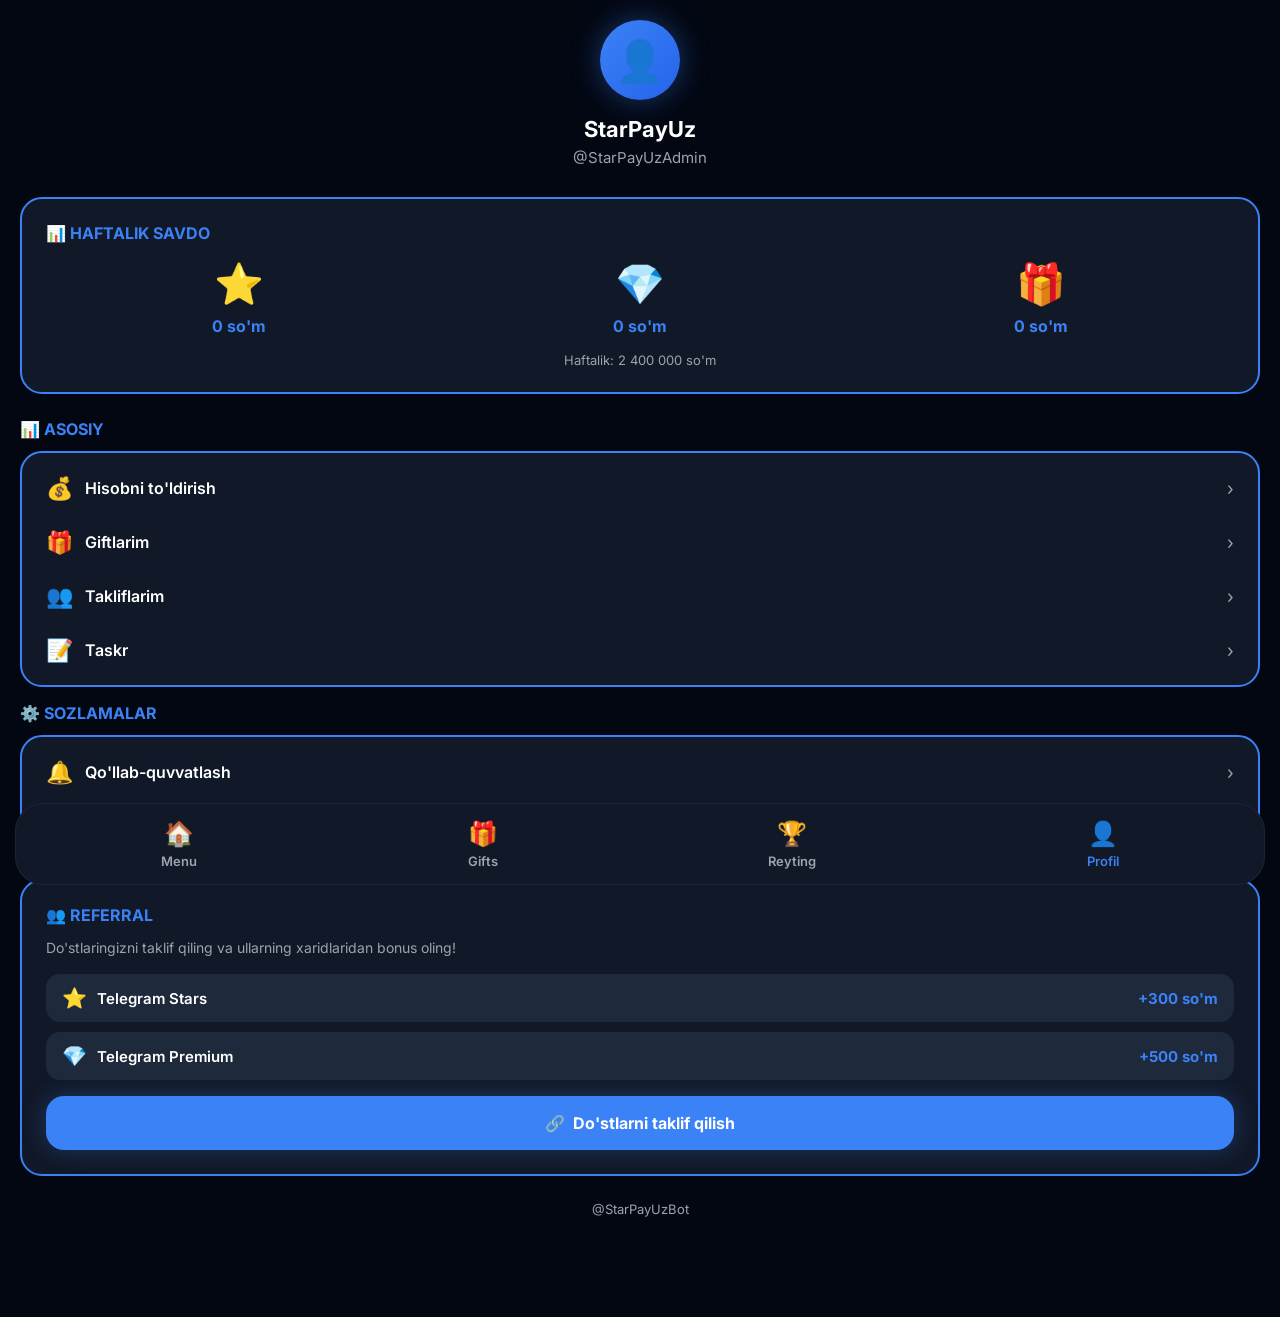
==== commit df8b9e84: "eef" ====
--- a/webapp/index.html
+++ b/webapp/index.html
@@ -149,35 +149,6 @@
         color: #9CA3AF;
     }
 
-    .toggle-switch {
-        width: 51px;
-        height: 31px;
-        background: #1E293B;
-        border-radius: 16px;
-        position: relative;
-        cursor: pointer;
-        transition: .3s;
-    }
-
-    .toggle-switch.active {
-        background: #3B82F6;
-    }
-
-    .toggle-circle {
-        width: 27px;
-        height: 27px;
-        background: #fff;
-        border-radius: 50%;
-        position: absolute;
-        top: 2px;
-        left: 2px;
-        transition: .3s;
-    }
-
-    .toggle-switch.active .toggle-circle {
-        left: 22px;
-    }
-
     .referral-card {
         background: #111827;
         border: 2px solid #3B82F6;
@@ -310,7 +281,7 @@
     <!-- Profile Header -->
     <div class="profile-header">
         <div class="profile-avatar">👤</div>
-        <div class="profile-name" id="profileName">StarPayUz — Admin</div>
+        <div class="profile-name" id="profileName">StarPayUz</div>
         <div class="profile-username" id="profileUsername">@StarPayUzAdmin</div>
     </div>
 
@@ -370,15 +341,6 @@
     <!-- SOZLAMALAR Section -->
     <div class="section-title">⚙️ SOZLAMALAR</div>
     <div class="menu-section">
-        <div class="menu-item">
-            <div class="menu-item-left">
-                <span class="menu-icon">🌙</span>
-                <span class="menu-text">Tun rejimi</span>
-            </div>
-            <div class="toggle-switch active" onclick="toggleDarkMode(event)">
-                <div class="toggle-circle"></div>
-            </div>
-        </div>
         <div class="menu-item" onclick="openSupport()">
             <div class="menu-item-left">
                 <span class="menu-icon">🔔</span>
@@ -452,16 +414,10 @@
     <script>
         const initData = tg.initDataUnsafe;
         if (initData.user) {
-            document.getElementById('profileName').textContent = initData.user.first_name + ' — Admin';
+            document.getElementById('profileName').textContent = initData.user.first_name;
             if (initData.user.username) {
                 document.getElementById('profileUsername').textContent = '@' + initData.user.username;
             }
-        }
-
-        function toggleDarkMode(event) {
-            event.stopPropagation();
-            const toggle = event.currentTarget;
-            toggle.classList.toggle('active');
         }
 
         function shareReferral() {
@@ -497,11 +453,11 @@
         }
 
         function openSupport() {
-            tg.openTelegramLink('https://t.me/StarPayUz_Admin');
+            tg.openTelegramLink('https://t.me/StarPayUzAdmin');
         }
 
         function openChannel() {
-            tg.openTelegramLink('https://t.me/StarPayUz_Channel');
+            tg.openTelegramLink('https://t.me/StarPayUzNews');
         }
     </script>
 </body>
